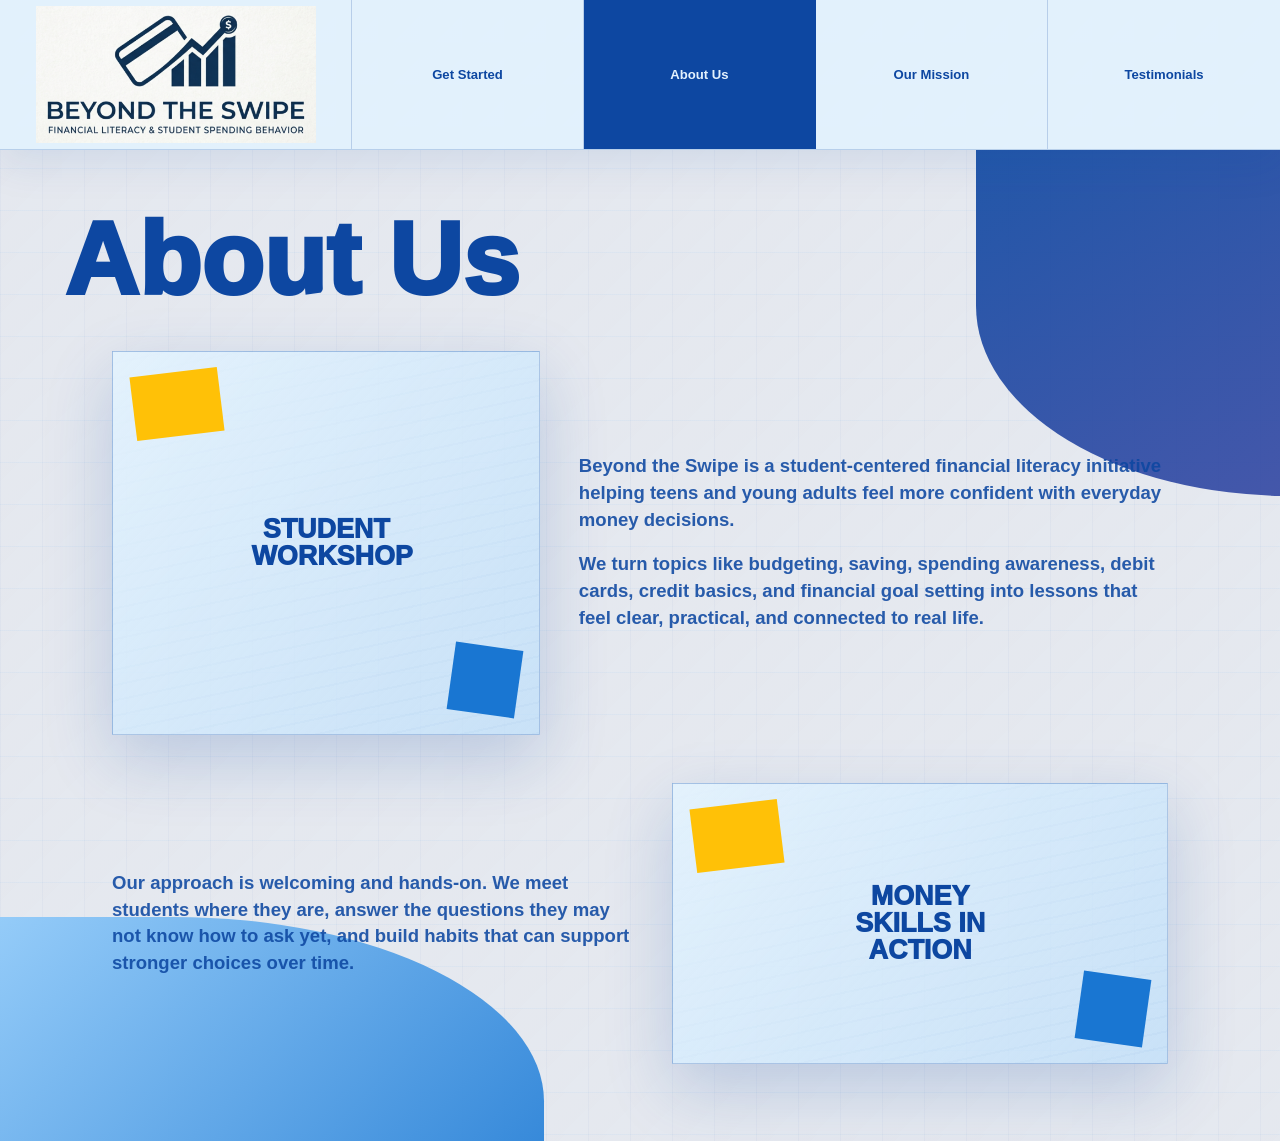
==== about.html @ 87a93a48 "Prepare get started for AI backend" ====
<!doctype html>
<html lang="en">
  <head>
    <meta charset="utf-8" />
    <meta name="viewport" content="width=device-width, initial-scale=1" />
    <title>About Us | Beyond the Swipe</title>
    <meta
      name="description"
      content="Learn about Beyond the Swipe and how we make financial literacy approachable for teens and young adults."
    />
    <meta property="og:title" content="About Us | Beyond the Swipe" />
    <meta
      property="og:description"
      content="Learn about Beyond the Swipe and how we make financial literacy approachable for teens and young adults."
    />
    <meta property="og:type" content="website" />
    <meta name="twitter:card" content="summary" />
    <meta name="twitter:title" content="About Us | Beyond the Swipe" />
    <meta
      name="twitter:description"
      content="Learn about Beyond the Swipe and how we make financial literacy approachable for teens and young adults."
    />
    <link rel="icon" href="images/logo.png" />
    <link rel="stylesheet" href="styles.css?v=ai-backend" />
  </head>
  <body>
    <header class="site-header">
      <a class="brand" href="index.html" aria-label="Beyond the Swipe home">
        <img
          src="images/logo-header.png"
          alt="Beyond the Swipe"
          width="1016"
          height="496"
        />
      </a>
      <nav class="main-nav" aria-label="Primary navigation">
        <a href="get-started.html">Get Started</a>
        <a class="active" href="about.html" aria-current="page">About Us</a>
        <a href="mission.html">Our Mission</a>
        <a href="index.html#testimonials">Testimonials</a>
      </nav>
    </header>

    <main class="info-page about-page" id="top">
      <section class="info-hero">
        <h1>About Us</h1>
        <div class="info-grid info-grid-primary">
          <div
            class="info-image info-image-tall"
            role="img"
            aria-label="Students learning practical financial skills"
          >
            <span>Student workshop</span>
          </div>
          <div class="info-copy">
            <p>
              Beyond the Swipe is a student-centered financial literacy
              initiative helping teens and young adults feel more confident with
              everyday money decisions.
            </p>
            <p>
              We turn topics like budgeting, saving, spending awareness, debit
              cards, credit basics, and financial goal setting into lessons that
              feel clear, practical, and connected to real life.
            </p>
          </div>
        </div>

        <div class="info-grid info-grid-secondary">
          <div class="info-copy">
            <p>
              Our approach is welcoming and hands-on. We meet students where
              they are, answer the questions they may not know how to ask yet,
              and build habits that can support stronger choices over time.
            </p>
          </div>
          <div
            class="info-image info-image-wide"
            role="img"
            aria-label="Financial literacy lesson materials"
          >
            <span>Money skills in action</span>
          </div>
        </div>
      </section>
    </main>
  </body>
</html>
---- styles.css ----
:root {
  --background: #e3f2fd;
  --foreground: #0d47a1;
  --ink: #0d47a1;
  --navy: #0d47a1;
  --teal: #1976d2;
  --sky: #90caf9;
  --mint: #bbdefb;
  --paper: #e3f2fd;
  --gold: #ffc107;
  --coral: #ff7043;
  --plum: #303f9f;
  --line: rgba(13, 71, 161, 0.2);
  --shadow: rgba(13, 71, 161, 0.2);
}

* {
  box-sizing: border-box;
}

html {
  overflow-x: hidden;
  scroll-behavior: smooth;
}

html,
body {
  min-height: 100%;
}

body {
  background:
    linear-gradient(rgba(33, 150, 243, 0.045) 1px, transparent 1px),
    linear-gradient(90deg, rgba(13, 71, 161, 0.03) 1px, transparent 1px),
    linear-gradient(135deg, rgba(255, 112, 67, 0.08), transparent 34rem),
    var(--background);
  background-size: 42px 42px;
  color: var(--foreground);
  font-family: Arial, Helvetica, sans-serif;
  margin: 0;
  overflow-x: hidden;
}

a {
  color: inherit;
  text-decoration: none;
}

img {
  max-width: 100%;
}

.site-header {
  align-items: stretch;
  background: rgba(227, 242, 253, 0.97);
  border-bottom: 1px solid var(--line);
  box-shadow: 0 0.75rem 2.5rem rgba(13, 71, 161, 0.1);
  display: grid;
  grid-template-columns: minmax(14rem, 22rem) 1fr;
  min-height: 8.5rem;
  position: sticky;
  top: 0;
  z-index: 20;
}

.brand {
  align-items: center;
  border-right: 1px solid var(--line);
  display: flex;
  justify-content: center;
  padding: 0.4rem clamp(0.8rem, 2vw, 1.4rem);
}

.brand img {
  display: block;
  height: auto;
  object-fit: contain;
  width: min(100%, 17.5rem);
}

.main-nav {
  display: grid;
  grid-template-columns: repeat(4, minmax(0, 1fr));
  min-width: 0;
}

.main-nav a {
  align-items: center;
  border-right: 1px solid var(--line);
  display: flex;
  font-size: clamp(0.82rem, 0.95vw, 1rem);
  font-weight: 800;
  justify-content: center;
  line-height: 1.1;
  min-width: 0;
  padding: 0.75rem 0.65rem;
  text-align: center;
  transition:
    background-color 180ms ease,
    color 180ms ease;
}

.main-nav a:last-child {
  border-right: 0;
}

.main-nav a:hover,
.main-nav a:focus-visible,
.main-nav a.active,
.main-nav a[aria-current="page"] {
  background: var(--navy);
  color: var(--paper);
  outline: none;
}

.hero-section {
  align-items: center;
  display: grid;
  grid-template-columns: minmax(0, 1fr) minmax(17rem, 0.85fr);
  min-height: calc(100svh - 8.5rem);
  overflow: hidden;
  padding: clamp(2.25rem, 6vw, 5rem) clamp(1.25rem, 4vw, 4rem);
  position: relative;
}

.hero-section::before {
  background: linear-gradient(140deg, var(--sky), var(--mint));
  border-left: 1px solid rgba(13, 71, 161, 0.12);
  border-radius: 58% 0 0 42% / 47% 0 0 53%;
  content: "";
  inset: 0 0 0 45%;
  position: absolute;
  z-index: -2;
}

.hero-section::after {
  background: var(--plum);
  border-radius: 55% 0 0 45% / 58% 0 0 42%;
  bottom: -8rem;
  content: "";
  height: 17rem;
  position: absolute;
  right: -6rem;
  width: min(34vw, 25rem);
  z-index: -1;
}

.hero-copy {
  max-width: 42rem;
  min-width: 0;
  position: relative;
  z-index: 1;
}

.founder-role {
  color: var(--coral);
  font-size: 0.82rem;
  font-weight: 900;
  letter-spacing: 0.08em;
  margin: 0 0 1rem;
  text-transform: uppercase;
}

.hero-copy h1 {
  color: var(--ink);
  font-size: clamp(2.3rem, 5.4vw, 4.85rem);
  font-weight: 950;
  line-height: 1;
  margin: 0;
  max-width: 12ch;
  text-wrap: balance;
}

.hero-intro {
  color: rgba(13, 71, 161, 0.84);
  font-size: clamp(0.98rem, 1.25vw, 1.12rem);
  line-height: 1.55;
  margin: 1.1rem 0 0;
  max-width: 34rem;
  overflow-wrap: break-word;
}

.hero-visual {
  align-items: center;
  display: flex;
  justify-content: center;
  min-height: 22rem;
  position: relative;
}

.visual-window {
  background:
    linear-gradient(135deg, rgba(227, 242, 253, 0.96), rgba(187, 222, 251, 0.58)),
    repeating-linear-gradient(
      -14deg,
      rgba(13, 71, 161, 0.08) 0,
      rgba(13, 71, 161, 0.08) 2px,
      transparent 2px,
      transparent 14px
    );
  border: 1px solid rgba(13, 71, 161, 0.24);
  box-shadow: 0 2rem 5rem var(--shadow);
  display: grid;
  gap: 0.8rem;
  min-height: clamp(13rem, 27vw, 20rem);
  padding: clamp(1rem, 2.2vw, 1.8rem);
  place-content: center;
  position: relative;
  width: min(100%, 29rem);
}

.visual-window::before {
  background: var(--gold);
  border: 1px solid rgba(13, 71, 161, 0.22);
  content: "";
  height: 4.3rem;
  left: 1.2rem;
  position: absolute;
  top: 1.2rem;
  transform: rotate(-8deg);
  width: 6.25rem;
}

.visual-window::after {
  background: var(--teal);
  border: 1px solid rgba(13, 71, 161, 0.22);
  bottom: 1.2rem;
  content: "";
  height: 5rem;
  position: absolute;
  right: 1.2rem;
  transform: rotate(7deg);
  width: 5rem;
}

.visual-window span,
.visual-window strong {
  position: relative;
  text-align: center;
  z-index: 1;
}

.visual-window span {
  color: var(--coral);
  font-size: 0.82rem;
  font-weight: 900;
  letter-spacing: 0.08em;
  text-transform: uppercase;
}

.visual-window strong {
  color: var(--navy);
  font-size: clamp(1.65rem, 3vw, 2.85rem);
  line-height: 1;
  max-width: 8ch;
}

.cta-button,
.outline-button {
  align-items: center;
  border: 2px solid var(--ink);
  color: var(--navy);
  cursor: pointer;
  display: inline-flex;
  font-family: inherit;
  font-size: clamp(0.9rem, 1vw, 1.02rem);
  font-weight: 900;
  gap: 0.6rem;
  justify-content: center;
  line-height: 1;
  min-height: 3.05rem;
  padding: 0.82rem 1.15rem;
  transition:
    background-color 180ms ease,
    color 180ms ease,
    transform 180ms ease;
}

.cta-button {
  background: var(--paper);
}

.outline-button {
  background: rgba(255, 255, 255, 0.18);
  justify-self: end;
}

.cta-button:hover,
.cta-button:focus-visible,
.outline-button:hover,
.outline-button:focus-visible {
  background: var(--ink);
  color: var(--paper);
  outline: none;
  transform: translateY(-2px);
}

.cta-button:disabled,
.cta-button:disabled:hover,
.cta-button:disabled:focus-visible {
  background: var(--paper);
  color: var(--navy);
  cursor: not-allowed;
  opacity: 0.45;
  transform: none;
}

.hero-cta {
  bottom: clamp(1.25rem, 4vw, 3rem);
  position: absolute;
  right: clamp(1.25rem, 5vw, 5.5rem);
}

.info-page {
  min-height: calc(100svh - 8.5rem);
  overflow: hidden;
  position: relative;
}

.info-hero {
  min-height: calc(100svh - 8.5rem);
  overflow: hidden;
  padding: clamp(2rem, 5vw, 4rem) clamp(1.25rem, 5vw, 4rem) clamp(3rem, 6vw, 5rem);
  position: relative;
}

.info-hero::before,
.info-hero::after {
  content: "";
  pointer-events: none;
  position: absolute;
  z-index: 0;
}

.info-hero::before {
  background: linear-gradient(135deg, var(--sky), var(--teal));
  border-radius: 0 68% 0 0 / 0 48% 0 0;
  bottom: -10rem;
  height: min(32vw, 24rem);
  left: 0;
  opacity: 0.95;
  width: min(48vw, 34rem);
}

.info-hero::after {
  background: linear-gradient(150deg, rgba(13, 71, 161, 0.9), rgba(48, 63, 159, 0.86));
  border-radius: 0 0 0 70% / 0 0 0 55%;
  height: min(27vw, 22rem);
  right: -9rem;
  top: 0;
  width: min(38vw, 28rem);
}

.mission-page .info-hero::before {
  border-radius: 70% 0 0 0 / 48% 0 0 0;
  left: auto;
  right: 0;
}

.mission-page .info-hero::after {
  border-radius: 0 0 72% 0 / 0 0 52% 0;
  left: -10rem;
  right: auto;
}

.info-hero h1 {
  color: var(--navy);
  font-size: clamp(3.4rem, 8vw, 6.5rem);
  font-weight: 950;
  line-height: 0.9;
  margin: 0 0 clamp(1.5rem, 4vw, 2.75rem);
  position: relative;
  text-wrap: balance;
  z-index: 1;
}

.info-grid {
  align-items: center;
  display: grid;
  gap: clamp(1.25rem, 3vw, 2.75rem);
  margin: 0 auto clamp(1.5rem, 4vw, 3rem);
  max-width: 66rem;
  position: relative;
  z-index: 1;
}

.info-grid:last-child {
  margin-bottom: 0;
}

.info-grid-primary,
.mission-grid-secondary {
  grid-template-columns: minmax(13rem, 0.8fr) minmax(0, 1.1fr);
}

.info-grid-secondary,
.mission-grid-primary {
  grid-template-columns: minmax(0, 1fr) minmax(14rem, 0.95fr);
}

.info-copy {
  min-width: 0;
}

.info-copy p {
  color: rgba(13, 71, 161, 0.88);
  font-size: clamp(1.05rem, 1.45vw, 1.32rem);
  font-weight: 650;
  line-height: 1.45;
  margin: 0;
}

.info-copy p + p {
  margin-top: 1.1rem;
}

.info-image {
  align-items: center;
  background:
    linear-gradient(135deg, rgba(227, 242, 253, 0.96), rgba(187, 222, 251, 0.68)),
    repeating-linear-gradient(
      -12deg,
      rgba(13, 71, 161, 0.08) 0,
      rgba(13, 71, 161, 0.08) 2px,
      transparent 2px,
      transparent 15px
    );
  border: 1px solid rgba(13, 71, 161, 0.26);
  box-shadow: 0 1.5rem 4rem var(--shadow);
  display: grid;
  justify-items: center;
  min-height: 17rem;
  overflow: hidden;
  padding: 1rem;
  position: relative;
}

.info-image::before,
.info-image::after {
  content: "";
  position: absolute;
}

.info-image::before {
  background: var(--gold);
  height: 4rem;
  left: 1.25rem;
  top: 1.25rem;
  transform: rotate(-7deg);
  width: 5.5rem;
}

.info-image::after {
  background: var(--teal);
  bottom: 1.25rem;
  height: 4.25rem;
  right: 1.25rem;
  transform: rotate(8deg);
  width: 4.25rem;
}

.info-image span {
  color: var(--navy);
  font-size: clamp(1.2rem, 2.1vw, 1.85rem);
  font-weight: 950;
  line-height: 1;
  max-width: 10ch;
  position: relative;
  text-align: center;
  text-transform: uppercase;
  z-index: 1;
}

.info-image-tall {
  min-height: clamp(17rem, 30vw, 24rem);
}

.info-image-wide {
  min-height: clamp(15rem, 22vw, 20rem);
}

.info-image-large {
  min-height: clamp(20rem, 34vw, 29rem);
}

.impact-section {
  align-items: center;
  background:
    linear-gradient(112deg, rgba(33, 150, 243, 0.2), transparent 42%),
    linear-gradient(284deg, rgba(255, 193, 7, 0.32), transparent 50%),
    linear-gradient(180deg, rgba(227, 242, 253, 0.96), rgba(187, 222, 251, 0.78));
  border-bottom: 1px solid var(--line);
  border-top: 1px solid var(--line);
  display: grid;
  justify-items: center;
  min-height: 18.5rem;
  padding: clamp(2.25rem, 5vw, 4rem) 1.25rem;
  text-align: center;
}

.impact-number {
  color: var(--navy);
  font-size: clamp(4.5rem, 13vw, 11rem);
  font-weight: 950;
  line-height: 0.83;
}

.impact-section p {
  color: rgba(13, 71, 161, 0.82);
  font-size: clamp(1.1rem, 2vw, 1.65rem);
  font-weight: 800;
  margin: 0.8rem 0 0;
}

.quote-section {
  align-items: start;
  background: linear-gradient(135deg, var(--navy), var(--plum));
  column-gap: clamp(0.65rem, 2vw, 1.5rem);
  color: var(--paper);
  display: grid;
  grid-template-columns: auto minmax(0, 56rem);
  justify-content: center;
  min-height: 18rem;
  overflow: hidden;
  padding: clamp(2.25rem, 5vw, 4.5rem) clamp(1.25rem, 5vw, 4rem);
  position: relative;
  row-gap: 1.5rem;
}

.quote-section::before {
  background:
    linear-gradient(90deg, rgba(187, 222, 251, 0.18), transparent),
    linear-gradient(170deg, transparent 0 58%, rgba(255, 193, 7, 0.16) 58% 64%, transparent 64%);
  content: "";
  inset: 0;
  position: absolute;
}

.quote-section blockquote {
  display: grid;
  grid-column: 2;
  margin: 0;
  max-width: 56rem;
  position: relative;
  width: 100%;
  z-index: 1;
}

.quote-section p {
  font-size: clamp(1.2rem, 2.2vw, 2.2rem);
  font-weight: 720;
  line-height: 1.25;
  margin: 0;
  text-wrap: balance;
}

.quote-section cite {
  display: grid;
  font-size: clamp(0.9rem, 1.35vw, 1.1rem);
  font-style: normal;
  gap: 0.2rem;
  justify-items: end;
  margin: 2rem 0 0 auto;
  width: fit-content;
}

.quote-section cite span {
  font-size: clamp(1.15rem, 2vw, 1.6rem);
  font-weight: 900;
}

.quote-mark {
  align-self: start;
  color: var(--gold);
  font-size: clamp(3.5rem, 7vw, 6.5rem);
  font-weight: 900;
  line-height: 0.6;
  opacity: 0.95;
  pointer-events: none;
  position: relative;
  z-index: 1;
}

.quote-close {
  margin: clamp(0.35rem, 1vw, 0.75rem) 0 clamp(0.45rem, 1.2vw, 0.85rem);
  justify-self: end;
}

.quote-two {
  background:
    linear-gradient(120deg, var(--teal), transparent 48%),
    var(--navy);
}

.quote-two .outline-button {
  grid-column: 2;
  justify-self: end;
  position: relative;
  z-index: 1;
}

.founders-section {
  background:
    linear-gradient(112deg, transparent 0 58%, rgba(13, 71, 161, 0.92) 58% 72%, transparent 72%),
    linear-gradient(180deg, var(--mint), #f4fbff);
  border-bottom: 1px solid var(--line);
  display: grid;
  gap: 0;
}

.founder-row {
  align-items: center;
  border-bottom: 1px solid var(--line);
  display: grid;
  gap: clamp(1.25rem, 4vw, 3rem);
  grid-template-columns: minmax(11rem, 18rem) minmax(0, 1fr);
  min-height: 18rem;
  padding: clamp(1.75rem, 4vw, 3.25rem) clamp(1.25rem, 5vw, 4rem);
}

.founder-row:last-child {
  border-bottom: 0;
}

.portrait {
  align-items: center;
  aspect-ratio: 1 / 0.85;
  background:
    linear-gradient(135deg, rgba(227, 242, 253, 0.96), rgba(187, 222, 251, 0.62)),
    repeating-linear-gradient(
      18deg,
      rgba(13, 71, 161, 0.07) 0,
      rgba(13, 71, 161, 0.07) 2px,
      transparent 2px,
      transparent 13px
    );
  border: 1px solid rgba(13, 71, 161, 0.24);
  display: flex;
  justify-content: center;
  min-height: 11rem;
}

.portrait span {
  align-items: center;
  background: var(--navy);
  border-radius: 999px;
  color: var(--paper);
  display: flex;
  font-size: clamp(1.8rem, 3.5vw, 3rem);
  font-weight: 950;
  height: 5.5rem;
  justify-content: center;
  width: 5.5rem;
}

.portrait-mary span {
  background: var(--coral);
}

.founder-copy {
  background: rgba(227, 242, 253, 0.72);
  border-left: 1px solid rgba(13, 71, 161, 0.16);
  max-width: 48rem;
  padding: clamp(0.85rem, 2.2vw, 1.5rem);
}

.founder-copy h2 {
  color: var(--navy);
  font-size: clamp(1.45rem, 3vw, 2.75rem);
  font-weight: 930;
  line-height: 1;
  margin: 0;
  text-wrap: balance;
}

.founder-copy p:last-child {
  color: rgba(13, 71, 161, 0.84);
  font-size: clamp(0.95rem, 1.2vw, 1.08rem);
  line-height: 1.55;
  margin: 0.9rem 0 0;
  max-width: 42rem;
}

.advisor-page {
  min-height: calc(100svh - 8.5rem);
  overflow: hidden;
}

.advisor-hero {
  background:
    linear-gradient(124deg, rgba(187, 222, 251, 0.52), transparent 58%),
    linear-gradient(284deg, rgba(255, 193, 7, 0.2), transparent 54%);
  min-height: calc(100svh - 8.5rem);
  overflow: hidden;
  padding: clamp(2rem, 5vw, 4rem) clamp(1.25rem, 5vw, 4rem) clamp(3rem, 6vw, 5rem);
  position: relative;
}

.advisor-hero::before,
.advisor-hero::after {
  content: "";
  position: absolute;
  z-index: 0;
}

.advisor-hero::before {
  background: linear-gradient(135deg, var(--sky), var(--teal));
  border-radius: 0 58% 0 0 / 0 48% 0 0;
  bottom: -10rem;
  height: min(30vw, 22rem);
  left: 0;
  width: min(48vw, 34rem);
}

.advisor-hero::after {
  background: var(--plum);
  border-radius: 54% 0 0 46% / 60% 0 0 40%;
  height: min(24vw, 18rem);
  right: -8rem;
  top: 7rem;
  width: min(34vw, 25rem);
}

.advisor-intro {
  max-width: 58rem;
  position: relative;
  z-index: 1;
}

.advisor-kicker {
  color: var(--teal);
  font-size: 0.78rem;
  font-weight: 950;
  letter-spacing: 0.08em;
  margin: 0 0 0.55rem;
  text-transform: uppercase;
}

.advisor-intro h1 {
  color: var(--navy);
  font-size: clamp(2rem, 4.8vw, 4.25rem);
  font-weight: 950;
  line-height: 1;
  margin: 0;
  max-width: 15ch;
  text-wrap: balance;
}

.advisor-intro > p:not(.advisor-kicker) {
  color: rgba(13, 71, 161, 0.82);
  font-size: clamp(0.98rem, 1.3vw, 1.15rem);
  font-weight: 650;
  line-height: 1.55;
  margin: 1rem 0 0;
  max-width: 40rem;
}

.advisor-shell {
  display: grid;
  gap: clamp(1rem, 2.6vw, 2rem);
  grid-template-columns: minmax(0, 1fr) minmax(15rem, 0.45fr);
  margin: clamp(1.5rem, 4vw, 3rem) auto 0;
  max-width: 72rem;
  position: relative;
  z-index: 1;
}

.advisor-card,
.answer-card {
  background: rgba(227, 242, 253, 0.94);
  border: 1px solid rgba(13, 71, 161, 0.22);
  box-shadow: 0 1.5rem 4rem var(--shadow);
  min-width: 0;
  padding: clamp(1.1rem, 2.6vw, 2rem);
}

.advisor-card {
  min-height: 27rem;
}

.advisor-progress-row {
  color: rgba(13, 71, 161, 0.78);
  display: flex;
  font-size: 0.85rem;
  font-weight: 850;
  justify-content: space-between;
  margin-bottom: 0.65rem;
}

.progress-track {
  background: rgba(13, 71, 161, 0.14);
  height: 0.55rem;
  overflow: hidden;
}

.progress-bar {
  background: linear-gradient(90deg, var(--teal), var(--gold));
  height: 100%;
  transition: width 220ms ease;
}

.question-panel,
.feedback-panel {
  margin-top: clamp(1.25rem, 3vw, 2rem);
}

.question-panel h2,
.feedback-panel h2 {
  color: var(--navy);
  font-size: clamp(1.45rem, 3vw, 2.35rem);
  font-weight: 950;
  line-height: 1.08;
  margin: 0;
  max-width: 20ch;
}

.question-helper,
.feedback-summary,
.feedback-note,
.empty-state {
  color: rgba(13, 71, 161, 0.75);
  font-size: 0.95rem;
  font-weight: 650;
  line-height: 1.5;
}

.question-helper {
  margin: 0.8rem 0 0;
  max-width: 34rem;
}

.choice-list {
  display: grid;
  gap: 0.75rem;
  grid-template-columns: repeat(2, minmax(0, 1fr));
  margin-top: 1.25rem;
}

.choice-button,
.secondary-button {
  align-items: center;
  background: rgba(227, 242, 253, 0.7);
  border: 2px solid rgba(13, 71, 161, 0.28);
  color: var(--navy);
  cursor: pointer;
  display: inline-flex;
  font: inherit;
  font-size: 0.95rem;
  font-weight: 850;
  justify-content: center;
  line-height: 1.15;
  min-height: 2.9rem;
  padding: 0.8rem 1rem;
  text-align: center;
  transition:
    background-color 180ms ease,
    border-color 180ms ease,
    color 180ms ease,
    transform 180ms ease;
}

.choice-button:hover,
.choice-button:focus-visible,
.secondary-button:hover,
.secondary-button:focus-visible {
  background: var(--navy);
  border-color: var(--navy);
  color: var(--paper);
  transform: translateY(-1px);
}

.secondary-button:disabled {
  cursor: not-allowed;
  opacity: 0.45;
  transform: none;
}

.text-answer-form {
  display: grid;
  gap: 0.9rem;
  margin-top: 1.25rem;
}

.text-answer {
  background: rgba(255, 255, 255, 0.72);
  border: 2px solid rgba(13, 71, 161, 0.28);
  color: var(--navy);
  font: inherit;
  font-size: 1rem;
  font-weight: 650;
  line-height: 1.45;
  min-height: 8rem;
  padding: 0.9rem;
  resize: vertical;
  width: 100%;
}

.text-answer:focus {
  border-color: var(--teal);
  outline: 3px solid rgba(25, 118, 210, 0.18);
}

.text-answer::placeholder {
  color: rgba(13, 71, 161, 0.46);
}

.advisor-actions {
  display: flex;
  flex-wrap: wrap;
  gap: 0.75rem;
  margin-top: 1.1rem;
}

.answer-card {
  align-self: start;
}

.answer-list,
.feedback-list {
  display: grid;
  gap: 0.75rem;
  margin: 0;
  padding: 0;
}

.answer-list {
  counter-reset: answer;
  list-style: none;
}

.answer-list li {
  border-bottom: 1px solid rgba(13, 71, 161, 0.16);
  counter-increment: answer;
  display: grid;
  gap: 0.3rem;
  padding: 0 0 0.75rem;
}

.answer-list li::before {
  color: var(--teal);
  content: counter(answer, decimal-leading-zero);
  font-size: 0.72rem;
  font-weight: 950;
}

.answer-list span {
  color: rgba(13, 71, 161, 0.72);
  font-size: 0.82rem;
  font-weight: 750;
  line-height: 1.35;
}

.answer-list strong {
  color: var(--navy);
  font-size: 0.95rem;
  line-height: 1.35;
}

.feedback-list {
  list-style: none;
  margin-top: 1.1rem;
}

.feedback-summary {
  color: rgba(13, 71, 161, 0.84);
  margin: 0.9rem 0 0;
}

.feedback-list li {
  background: rgba(255, 255, 255, 0.56);
  border-left: 0.35rem solid var(--gold);
  color: rgba(13, 71, 161, 0.86);
  font-size: clamp(0.95rem, 1.3vw, 1.05rem);
  font-weight: 650;
  line-height: 1.5;
  padding: 0.75rem 0.9rem;
}

.feedback-note,
.empty-state {
  margin: 1rem 0 0;
}

.site-footer {
  background:
    linear-gradient(90deg, var(--gold) 0 0.45rem, transparent 0.45rem),
    var(--navy);
  color: var(--paper);
  display: grid;
  gap: 0.75rem;
  padding: clamp(1.5rem, 4vw, 2.5rem) clamp(1.25rem, 5vw, 4rem);
}

.site-footer a {
  align-items: center;
  display: flex;
  font-size: clamp(1rem, 2vw, 1.65rem);
  font-weight: 850;
  line-height: 1.1;
  overflow-wrap: anywhere;
  width: fit-content;
}

.site-footer a::before {
  align-items: center;
  border: 2px solid rgba(255, 255, 255, 0.82);
  color: var(--gold);
  content: "@";
  display: inline-flex;
  flex: 0 0 auto;
  font-size: 1rem;
  font-weight: 900;
  height: 2rem;
  justify-content: center;
  margin-right: 0.9rem;
  width: 2rem;
}

.site-footer a[href^="mailto"]::before {
  content: "M";
}

@media (max-width: 900px) {
  .site-header {
    grid-template-columns: 1fr;
    min-height: auto;
    position: relative;
  }

  .brand {
    border-bottom: 1px solid var(--line);
    border-right: 0;
    padding: 0.6rem 1rem;
  }

  .brand img {
    width: min(100%, 14rem);
  }

  .main-nav {
    grid-template-columns: repeat(2, minmax(0, 1fr));
  }

  .main-nav a {
    border-bottom: 1px solid var(--line);
  }

  .main-nav a:nth-child(even) {
    border-right: 0;
  }

  .main-nav a:nth-last-child(-n + 2) {
    border-bottom: 0;
  }

  .hero-section {
    gap: clamp(1.25rem, 3vw, 2.2rem);
    grid-template-columns: 1fr;
    min-height: auto;
    padding: clamp(1.8rem, 5vw, 3rem) clamp(1.25rem, 4vw, 2.4rem) clamp(1.8rem, 5vw, 3rem);
  }

  .hero-section::before {
    border-radius: 0 0 0 44% / 0 0 0 32%;
    inset: 37% 0 0 0;
  }

  .hero-copy h1 {
    max-width: 12ch;
  }

  .hero-copy {
    order: 1;
  }

  .hero-visual {
    min-height: clamp(15rem, 38vw, 20rem);
    order: 3;
  }

  .hero-cta {
    bottom: auto;
    justify-self: start;
    left: auto;
    order: 2;
    position: static;
    right: auto;
  }

  .info-page,
  .info-hero {
    min-height: auto;
  }

  .info-hero {
    padding: clamp(1.8rem, 5vw, 3rem) clamp(1.25rem, 4vw, 2.4rem) clamp(2.4rem, 6vw, 4rem);
  }

  .info-hero h1 {
    font-size: clamp(3.2rem, 12vw, 5.5rem);
  }

  .info-grid,
  .info-grid-primary,
  .info-grid-secondary,
  .mission-grid-primary,
  .mission-grid-secondary {
    grid-template-columns: 1fr;
  }

  .mission-grid-primary .info-image {
    order: -1;
  }

  .info-image,
  .info-image-tall,
  .info-image-wide,
  .info-image-large {
    min-height: clamp(13.5rem, 42vw, 18rem);
  }

  .advisor-hero {
    min-height: auto;
    padding: clamp(1.8rem, 5vw, 3rem) clamp(1.25rem, 4vw, 2.4rem) clamp(2.4rem, 6vw, 4rem);
  }

  .advisor-shell {
    grid-template-columns: 1fr;
  }

  .quote-section,
  .quote-two {
    column-gap: 0.75rem;
    grid-template-columns: auto minmax(0, 1fr);
  }

  .quote-two .outline-button {
    grid-column: 2;
    justify-self: end;
  }

  .founders-section {
    background:
      linear-gradient(128deg, transparent 0 62%, rgba(13, 71, 161, 0.9) 62% 76%, transparent 76%),
      linear-gradient(180deg, var(--mint), #f4fbff);
  }

  .founder-row {
    grid-template-columns: 1fr;
    min-height: auto;
  }
}

@media (max-width: 560px) {
  body {
    background-size: 32px 32px;
  }

  .brand {
    justify-content: flex-start;
    padding: 0.45rem 0.8rem;
  }

  .brand img {
    width: min(70vw, 10rem);
  }

  .main-nav {
    grid-template-columns: repeat(2, minmax(0, 1fr));
  }

  .main-nav a,
  .main-nav a:nth-child(even),
  .main-nav a:nth-last-child(-n + 2) {
    border-bottom: 1px solid var(--line);
    border-right: 1px solid var(--line);
    font-size: 0.8rem;
    min-height: 2.45rem;
    min-width: 0;
    padding: 0.52rem 0.42rem;
  }

  .main-nav a:nth-child(even) {
    border-right: 0;
  }

  .main-nav a:nth-last-child(-n + 2) {
    border-bottom: 0;
  }

  .main-nav a:last-child {
    border-right: 0;
  }

  .hero-section {
    gap: 1rem;
    padding: 1.35rem 0.9rem 1.75rem;
  }

  .hero-section::before {
    border-radius: 0 0 0 40% / 0 0 0 24%;
    inset: 42% 0 0;
  }

  .hero-section::after {
    bottom: -5rem;
    height: 10rem;
    right: -5.5rem;
    width: 12rem;
  }

  .hero-copy h1 {
    font-size: clamp(1.85rem, 8.8vw, 2.55rem);
    line-height: 1.05;
    max-width: 12ch;
  }

  .hero-intro {
    font-size: 0.94rem;
    line-height: 1.5;
    margin-top: 0.8rem;
  }

  .hero-cta {
    min-height: 2.9rem;
    width: 100%;
  }

  .info-hero {
    padding: 1.5rem 0.9rem 2.5rem;
  }

  .info-hero::before {
    bottom: -6rem;
    height: 12rem;
    width: 17rem;
  }

  .info-hero::after {
    height: 11rem;
    right: -8rem;
    width: 16rem;
  }

  .mission-page .info-hero::after {
    left: -7rem;
  }

  .info-hero h1 {
    font-size: clamp(2.45rem, 14vw, 3.6rem);
    margin-bottom: 1.2rem;
  }

  .info-grid {
    gap: 1rem;
    margin-bottom: 2rem;
  }

  .info-copy p {
    font-size: 0.95rem;
    line-height: 1.5;
  }

  .info-image,
  .info-image-tall,
  .info-image-wide,
  .info-image-large {
    box-shadow: 0 1rem 2.75rem var(--shadow);
    min-height: 11.5rem;
  }

  .info-image::before {
    height: 3.25rem;
    left: 0.85rem;
    top: 0.85rem;
    width: 4.75rem;
  }

  .info-image::after {
    bottom: 0.85rem;
    height: 3.75rem;
    right: 0.85rem;
    width: 3.75rem;
  }

  .info-image span {
    font-size: clamp(1.05rem, 6vw, 1.5rem);
  }

  .visual-window {
    box-shadow: 0 1rem 2.75rem var(--shadow);
    min-height: 11.5rem;
    padding: 0.85rem;
    width: 100%;
  }

  .visual-window::before {
    height: 3.25rem;
    left: 0.85rem;
    top: 0.85rem;
    width: 5rem;
  }

  .visual-window::after {
    bottom: 0.85rem;
    height: 4rem;
    right: 0.85rem;
    width: 4rem;
  }

  .visual-window strong {
    font-size: clamp(1.35rem, 7.2vw, 2rem);
  }

  .advisor-hero {
    padding: 1.5rem 0.9rem 2.5rem;
  }

  .advisor-hero::before {
    bottom: -6rem;
    height: 12rem;
    width: 17rem;
  }

  .advisor-hero::after {
    height: 11rem;
    right: -8rem;
    top: 8rem;
    width: 16rem;
  }

  .advisor-intro h1 {
    font-size: clamp(2rem, 11vw, 3rem);
  }

  .advisor-intro > p:not(.advisor-kicker) {
    font-size: 0.95rem;
  }

  .advisor-shell {
    gap: 0.9rem;
    margin-top: 1.2rem;
  }

  .advisor-card,
  .answer-card {
    box-shadow: 0 1rem 2.75rem var(--shadow);
    padding: 1rem;
  }

  .advisor-card {
    min-height: auto;
  }

  .question-panel h2,
  .feedback-panel h2 {
    font-size: clamp(1.25rem, 6.4vw, 1.8rem);
  }

  .choice-list {
    grid-template-columns: 1fr;
  }

  .advisor-actions,
  .text-answer-form {
    gap: 0.65rem;
  }

  .choice-button,
  .secondary-button,
  .text-answer-form .cta-button,
  .feedback-panel .cta-button {
    width: 100%;
  }

  .impact-section {
    min-height: 12.5rem;
    padding: 1.9rem 0.9rem;
  }

  .impact-number {
    font-size: clamp(3rem, 17vw, 4.6rem);
  }

  .impact-section p {
    font-size: clamp(0.95rem, 4.2vw, 1.2rem);
    margin-top: 0.6rem;
  }

  .quote-section,
  .quote-two {
    column-gap: 0;
    grid-template-columns: 1fr;
    min-height: auto;
    padding: 2rem 0.9rem;
    row-gap: 0.35rem;
  }

  .quote-section blockquote {
    grid-column: 1;
  }

  .quote-section p {
    font-size: clamp(1.05rem, 4.8vw, 1.35rem);
    line-height: 1.3;
    text-wrap: pretty;
  }

  .quote-mark {
    font-size: clamp(2.5rem, 14vw, 3.8rem);
  }

  .quote-close {
    margin: 0.25rem 0 0.35rem;
  }

  .quote-section cite {
    justify-items: end;
    margin: 0.5rem 0 0 auto;
    text-align: right;
  }

  .quote-section cite span {
    font-size: clamp(1.05rem, 5vw, 1.3rem);
  }

  .quote-two .outline-button {
    grid-column: 1;
    justify-self: stretch;
    min-height: 2.9rem;
    width: 100%;
  }

  .founders-section {
    background: linear-gradient(180deg, var(--mint), #f4fbff);
  }

  .founder-row {
    gap: 0.8rem;
    padding: 1.5rem 0.9rem;
  }

  .portrait {
    aspect-ratio: 16 / 10;
    min-height: 8.5rem;
  }

  .portrait span {
    font-size: 1.6rem;
    height: 4.1rem;
    width: 4.1rem;
  }

  .founder-copy {
    background: transparent;
    border-left: 0;
    border-top: 1px solid rgba(13, 71, 161, 0.16);
    padding: 1rem 0 0;
  }

  .founder-copy h2 {
    font-size: clamp(1.35rem, 6vw, 1.9rem);
    line-height: 1.06;
  }

  .founder-copy p:last-child {
    font-size: 0.92rem;
    line-height: 1.5;
  }

  .site-footer {
    gap: 0.6rem;
    padding: 1.2rem 0.9rem;
  }

  .site-footer a {
    font-size: clamp(0.9rem, 4.5vw, 1.2rem);
  }

  .site-footer a::before {
    font-size: 1rem;
    height: 1.9rem;
    margin-right: 0.65rem;
    width: 1.9rem;
  }
}

@media (max-width: 380px) {
  .hero-copy h1 {
    font-size: clamp(1.7rem, 8.8vw, 2.1rem);
  }

  .main-nav a {
    font-size: 0.76rem;
    padding: 0.5rem 0.35rem;
  }

  .quote-section p {
    font-size: 1rem;
  }
}
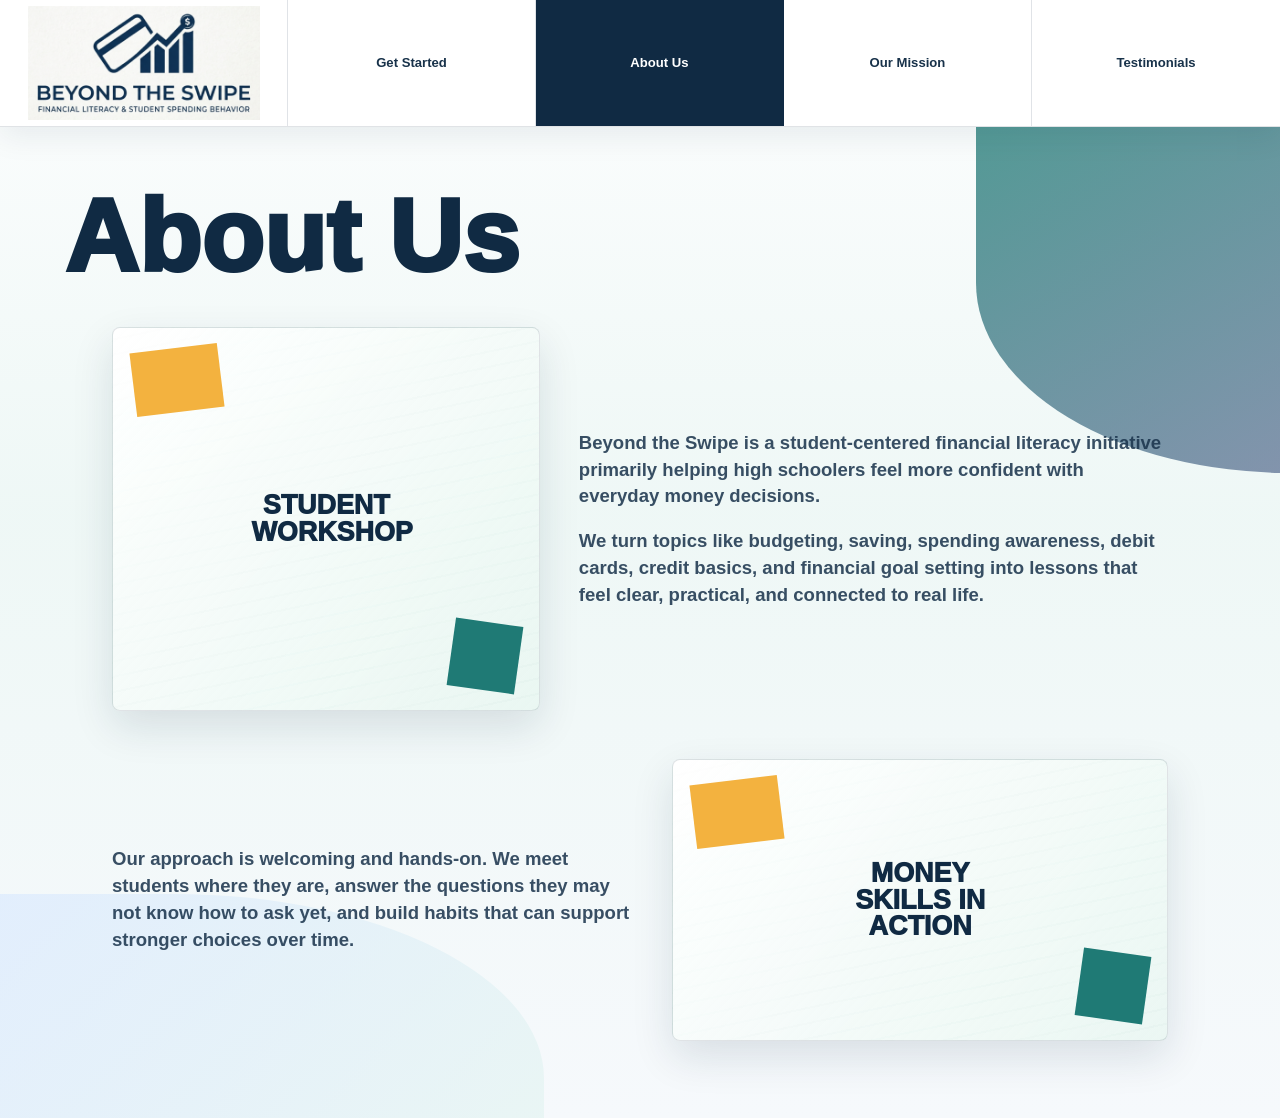
==== commit 7853ee30: "Refine high school questionnaire site" ====
--- a/about.html
+++ b/about.html
@@ -6,22 +6,22 @@
     <title>About Us | Beyond the Swipe</title>
     <meta
       name="description"
-      content="Learn about Beyond the Swipe and how we make financial literacy approachable for teens and young adults."
+      content="Learn about Beyond the Swipe and how we make financial literacy approachable primarily for high schoolers."
     />
     <meta property="og:title" content="About Us | Beyond the Swipe" />
     <meta
       property="og:description"
-      content="Learn about Beyond the Swipe and how we make financial literacy approachable for teens and young adults."
+      content="Learn about Beyond the Swipe and how we make financial literacy approachable primarily for high schoolers."
     />
     <meta property="og:type" content="website" />
     <meta name="twitter:card" content="summary" />
     <meta name="twitter:title" content="About Us | Beyond the Swipe" />
     <meta
       name="twitter:description"
-      content="Learn about Beyond the Swipe and how we make financial literacy approachable for teens and young adults."
+      content="Learn about Beyond the Swipe and how we make financial literacy approachable primarily for high schoolers."
     />
     <link rel="icon" href="images/logo.png" />
-    <link rel="stylesheet" href="styles.css?v=ai-backend" />
+    <link rel="stylesheet" href="styles.css?v=clean-high-school" />
   </head>
   <body>
     <header class="site-header">
@@ -55,8 +55,8 @@
           <div class="info-copy">
             <p>
               Beyond the Swipe is a student-centered financial literacy
-              initiative helping teens and young adults feel more confident with
-              everyday money decisions.
+              initiative primarily helping high schoolers feel more confident
+              with everyday money decisions.
             </p>
             <p>
               We turn topics like budgeting, saving, spending awareness, debit
--- a/styles.css
+++ b/styles.css
@@ -1,17 +1,17 @@
 :root {
-  --background: #e3f2fd;
-  --foreground: #0d47a1;
-  --ink: #0d47a1;
-  --navy: #0d47a1;
-  --teal: #1976d2;
-  --sky: #90caf9;
-  --mint: #bbdefb;
-  --paper: #e3f2fd;
-  --gold: #ffc107;
-  --coral: #ff7043;
-  --plum: #303f9f;
-  --line: rgba(13, 71, 161, 0.2);
-  --shadow: rgba(13, 71, 161, 0.2);
+  --background: #f6f9fc;
+  --foreground: #18324a;
+  --ink: #102a43;
+  --navy: #102a43;
+  --teal: #1f7a75;
+  --sky: #dbeafe;
+  --mint: #e6f6ef;
+  --paper: #ffffff;
+  --gold: #f3b23f;
+  --coral: #dd6b4f;
+  --plum: #5a638f;
+  --line: rgba(16, 42, 67, 0.13);
+  --shadow: rgba(16, 42, 67, 0.12);
 }
 
 * {
@@ -30,11 +30,8 @@
 
 body {
   background:
-    linear-gradient(rgba(33, 150, 243, 0.045) 1px, transparent 1px),
-    linear-gradient(90deg, rgba(13, 71, 161, 0.03) 1px, transparent 1px),
-    linear-gradient(135deg, rgba(255, 112, 67, 0.08), transparent 34rem),
+    linear-gradient(180deg, rgba(255, 255, 255, 0.78), rgba(230, 246, 239, 0.48) 46%, rgba(246, 249, 252, 0.96)),
     var(--background);
-  background-size: 42px 42px;
   color: var(--foreground);
   font-family: Arial, Helvetica, sans-serif;
   margin: 0;
@@ -52,12 +49,12 @@
 
 .site-header {
   align-items: stretch;
-  background: rgba(227, 242, 253, 0.97);
+  background: rgba(255, 255, 255, 0.96);
   border-bottom: 1px solid var(--line);
-  box-shadow: 0 0.75rem 2.5rem rgba(13, 71, 161, 0.1);
-  display: grid;
-  grid-template-columns: minmax(14rem, 22rem) 1fr;
-  min-height: 8.5rem;
+  box-shadow: 0 0.65rem 1.8rem rgba(16, 42, 67, 0.08);
+  display: grid;
+  grid-template-columns: minmax(12rem, 18rem) 1fr;
+  min-height: 6.6rem;
   position: sticky;
   top: 0;
   z-index: 20;
@@ -75,7 +72,7 @@
   display: block;
   height: auto;
   object-fit: contain;
-  width: min(100%, 17.5rem);
+  width: min(100%, 14.5rem);
 }
 
 .main-nav {
@@ -89,7 +86,7 @@
   border-right: 1px solid var(--line);
   display: flex;
   font-size: clamp(0.82rem, 0.95vw, 1rem);
-  font-weight: 800;
+  font-weight: 780;
   justify-content: center;
   line-height: 1.1;
   min-width: 0;
@@ -117,15 +114,15 @@
   align-items: center;
   display: grid;
   grid-template-columns: minmax(0, 1fr) minmax(17rem, 0.85fr);
-  min-height: calc(100svh - 8.5rem);
+  min-height: calc(100svh - 6.6rem);
   overflow: hidden;
   padding: clamp(2.25rem, 6vw, 5rem) clamp(1.25rem, 4vw, 4rem);
   position: relative;
 }
 
 .hero-section::before {
-  background: linear-gradient(140deg, var(--sky), var(--mint));
-  border-left: 1px solid rgba(13, 71, 161, 0.12);
+  background: linear-gradient(140deg, rgba(219, 234, 254, 0.9), rgba(230, 246, 239, 0.78));
+  border-left: 1px solid var(--line);
   border-radius: 58% 0 0 42% / 47% 0 0 53%;
   content: "";
   inset: 0 0 0 45%;
@@ -134,13 +131,14 @@
 }
 
 .hero-section::after {
-  background: var(--plum);
+  background: var(--gold);
   border-radius: 55% 0 0 45% / 58% 0 0 42%;
   bottom: -8rem;
   content: "";
   height: 17rem;
   position: absolute;
   right: -6rem;
+  opacity: 0.56;
   width: min(34vw, 25rem);
   z-index: -1;
 }
@@ -172,7 +170,7 @@
 }
 
 .hero-intro {
-  color: rgba(13, 71, 161, 0.84);
+  color: rgba(24, 50, 74, 0.82);
   font-size: clamp(0.98rem, 1.25vw, 1.12rem);
   line-height: 1.55;
   margin: 1.1rem 0 0;
@@ -190,16 +188,17 @@
 
 .visual-window {
   background:
-    linear-gradient(135deg, rgba(227, 242, 253, 0.96), rgba(187, 222, 251, 0.58)),
+    linear-gradient(135deg, rgba(255, 255, 255, 0.96), rgba(230, 246, 239, 0.66)),
     repeating-linear-gradient(
       -14deg,
-      rgba(13, 71, 161, 0.08) 0,
-      rgba(13, 71, 161, 0.08) 2px,
+      rgba(31, 122, 117, 0.06) 0,
+      rgba(31, 122, 117, 0.06) 2px,
       transparent 2px,
       transparent 14px
     );
-  border: 1px solid rgba(13, 71, 161, 0.24);
-  box-shadow: 0 2rem 5rem var(--shadow);
+  border: 1px solid var(--line);
+  border-radius: 8px;
+  box-shadow: 0 1.2rem 3rem var(--shadow);
   display: grid;
   gap: 0.8rem;
   min-height: clamp(13rem, 27vw, 20rem);
@@ -211,7 +210,8 @@
 
 .visual-window::before {
   background: var(--gold);
-  border: 1px solid rgba(13, 71, 161, 0.22);
+  border: 1px solid rgba(16, 42, 67, 0.12);
+  border-radius: 6px;
   content: "";
   height: 4.3rem;
   left: 1.2rem;
@@ -223,7 +223,8 @@
 
 .visual-window::after {
   background: var(--teal);
-  border: 1px solid rgba(13, 71, 161, 0.22);
+  border: 1px solid rgba(16, 42, 67, 0.12);
+  border-radius: 6px;
   bottom: 1.2rem;
   content: "";
   height: 5rem;
@@ -270,6 +271,7 @@
   line-height: 1;
   min-height: 3.05rem;
   padding: 0.82rem 1.15rem;
+  border-radius: 8px;
   transition:
     background-color 180ms ease,
     color 180ms ease,
@@ -312,13 +314,13 @@
 }
 
 .info-page {
-  min-height: calc(100svh - 8.5rem);
+  min-height: calc(100svh - 6.6rem);
   overflow: hidden;
   position: relative;
 }
 
 .info-hero {
-  min-height: calc(100svh - 8.5rem);
+  min-height: calc(100svh - 6.6rem);
   overflow: hidden;
   padding: clamp(2rem, 5vw, 4rem) clamp(1.25rem, 5vw, 4rem) clamp(3rem, 6vw, 5rem);
   position: relative;
@@ -333,17 +335,17 @@
 }
 
 .info-hero::before {
-  background: linear-gradient(135deg, var(--sky), var(--teal));
+  background: linear-gradient(135deg, var(--sky), var(--mint));
   border-radius: 0 68% 0 0 / 0 48% 0 0;
   bottom: -10rem;
   height: min(32vw, 24rem);
   left: 0;
-  opacity: 0.95;
+  opacity: 0.72;
   width: min(48vw, 34rem);
 }
 
 .info-hero::after {
-  background: linear-gradient(150deg, rgba(13, 71, 161, 0.9), rgba(48, 63, 159, 0.86));
+  background: linear-gradient(150deg, rgba(31, 122, 117, 0.76), rgba(90, 99, 143, 0.68));
   border-radius: 0 0 0 70% / 0 0 0 55%;
   height: min(27vw, 22rem);
   right: -9rem;
@@ -403,7 +405,7 @@
 }
 
 .info-copy p {
-  color: rgba(13, 71, 161, 0.88);
+  color: rgba(24, 50, 74, 0.86);
   font-size: clamp(1.05rem, 1.45vw, 1.32rem);
   font-weight: 650;
   line-height: 1.45;
@@ -417,16 +419,17 @@
 .info-image {
   align-items: center;
   background:
-    linear-gradient(135deg, rgba(227, 242, 253, 0.96), rgba(187, 222, 251, 0.68)),
+    linear-gradient(135deg, rgba(255, 255, 255, 0.96), rgba(230, 246, 239, 0.68)),
     repeating-linear-gradient(
       -12deg,
-      rgba(13, 71, 161, 0.08) 0,
-      rgba(13, 71, 161, 0.08) 2px,
+      rgba(31, 122, 117, 0.06) 0,
+      rgba(31, 122, 117, 0.06) 2px,
       transparent 2px,
       transparent 15px
     );
-  border: 1px solid rgba(13, 71, 161, 0.26);
-  box-shadow: 0 1.5rem 4rem var(--shadow);
+  border: 1px solid var(--line);
+  border-radius: 8px;
+  box-shadow: 0 1rem 2.6rem var(--shadow);
   display: grid;
   justify-items: center;
   min-height: 17rem;
@@ -486,9 +489,9 @@
 .impact-section {
   align-items: center;
   background:
-    linear-gradient(112deg, rgba(33, 150, 243, 0.2), transparent 42%),
-    linear-gradient(284deg, rgba(255, 193, 7, 0.32), transparent 50%),
-    linear-gradient(180deg, rgba(227, 242, 253, 0.96), rgba(187, 222, 251, 0.78));
+    linear-gradient(112deg, rgba(31, 122, 117, 0.12), transparent 42%),
+    linear-gradient(284deg, rgba(243, 178, 63, 0.24), transparent 50%),
+    linear-gradient(180deg, rgba(255, 255, 255, 0.96), rgba(230, 246, 239, 0.82));
   border-bottom: 1px solid var(--line);
   border-top: 1px solid var(--line);
   display: grid;
@@ -506,7 +509,7 @@
 }
 
 .impact-section p {
-  color: rgba(13, 71, 161, 0.82);
+  color: rgba(24, 50, 74, 0.8);
   font-size: clamp(1.1rem, 2vw, 1.65rem);
   font-weight: 800;
   margin: 0.8rem 0 0;
@@ -529,8 +532,8 @@
 
 .quote-section::before {
   background:
-    linear-gradient(90deg, rgba(187, 222, 251, 0.18), transparent),
-    linear-gradient(170deg, transparent 0 58%, rgba(255, 193, 7, 0.16) 58% 64%, transparent 64%);
+    linear-gradient(90deg, rgba(219, 234, 254, 0.16), transparent),
+    linear-gradient(170deg, transparent 0 58%, rgba(243, 178, 63, 0.16) 58% 64%, transparent 64%);
   content: "";
   inset: 0;
   position: absolute;
@@ -601,8 +604,8 @@
 
 .founders-section {
   background:
-    linear-gradient(112deg, transparent 0 58%, rgba(13, 71, 161, 0.92) 58% 72%, transparent 72%),
-    linear-gradient(180deg, var(--mint), #f4fbff);
+    linear-gradient(112deg, transparent 0 58%, rgba(31, 122, 117, 0.2) 58% 72%, transparent 72%),
+    linear-gradient(180deg, var(--mint), #ffffff);
   border-bottom: 1px solid var(--line);
   display: grid;
   gap: 0;
@@ -626,15 +629,16 @@
   align-items: center;
   aspect-ratio: 1 / 0.85;
   background:
-    linear-gradient(135deg, rgba(227, 242, 253, 0.96), rgba(187, 222, 251, 0.62)),
+    linear-gradient(135deg, rgba(255, 255, 255, 0.96), rgba(230, 246, 239, 0.62)),
     repeating-linear-gradient(
       18deg,
-      rgba(13, 71, 161, 0.07) 0,
-      rgba(13, 71, 161, 0.07) 2px,
+      rgba(31, 122, 117, 0.06) 0,
+      rgba(31, 122, 117, 0.06) 2px,
       transparent 2px,
       transparent 13px
     );
-  border: 1px solid rgba(13, 71, 161, 0.24);
+  border: 1px solid var(--line);
+  border-radius: 8px;
   display: flex;
   justify-content: center;
   min-height: 11rem;
@@ -658,8 +662,9 @@
 }
 
 .founder-copy {
-  background: rgba(227, 242, 253, 0.72);
-  border-left: 1px solid rgba(13, 71, 161, 0.16);
+  background: rgba(255, 255, 255, 0.68);
+  border-left: 1px solid var(--line);
+  border-radius: 0 8px 8px 0;
   max-width: 48rem;
   padding: clamp(0.85rem, 2.2vw, 1.5rem);
 }
@@ -674,7 +679,7 @@
 }
 
 .founder-copy p:last-child {
-  color: rgba(13, 71, 161, 0.84);
+  color: rgba(24, 50, 74, 0.82);
   font-size: clamp(0.95rem, 1.2vw, 1.08rem);
   line-height: 1.55;
   margin: 0.9rem 0 0;
@@ -682,15 +687,15 @@
 }
 
 .advisor-page {
-  min-height: calc(100svh - 8.5rem);
+  min-height: calc(100svh - 6.6rem);
   overflow: hidden;
 }
 
 .advisor-hero {
   background:
-    linear-gradient(124deg, rgba(187, 222, 251, 0.52), transparent 58%),
-    linear-gradient(284deg, rgba(255, 193, 7, 0.2), transparent 54%);
-  min-height: calc(100svh - 8.5rem);
+    linear-gradient(124deg, rgba(230, 246, 239, 0.7), transparent 58%),
+    linear-gradient(180deg, rgba(255, 255, 255, 0.84), rgba(246, 249, 252, 0.96));
+  min-height: calc(100svh - 6.6rem);
   overflow: hidden;
   padding: clamp(2rem, 5vw, 4rem) clamp(1.25rem, 5vw, 4rem) clamp(3rem, 6vw, 5rem);
   position: relative;
@@ -704,20 +709,22 @@
 }
 
 .advisor-hero::before {
-  background: linear-gradient(135deg, var(--sky), var(--teal));
+  background: linear-gradient(135deg, var(--sky), var(--mint));
   border-radius: 0 58% 0 0 / 0 48% 0 0;
   bottom: -10rem;
   height: min(30vw, 22rem);
   left: 0;
+  opacity: 0.76;
   width: min(48vw, 34rem);
 }
 
 .advisor-hero::after {
-  background: var(--plum);
+  background: var(--gold);
   border-radius: 54% 0 0 46% / 60% 0 0 40%;
   height: min(24vw, 18rem);
   right: -8rem;
   top: 7rem;
+  opacity: 0.42;
   width: min(34vw, 25rem);
 }
 
@@ -747,7 +754,7 @@
 }
 
 .advisor-intro > p:not(.advisor-kicker) {
-  color: rgba(13, 71, 161, 0.82);
+  color: rgba(24, 50, 74, 0.82);
   font-size: clamp(0.98rem, 1.3vw, 1.15rem);
   font-weight: 650;
   line-height: 1.55;
@@ -767,19 +774,20 @@
 
 .advisor-card,
 .answer-card {
-  background: rgba(227, 242, 253, 0.94);
-  border: 1px solid rgba(13, 71, 161, 0.22);
-  box-shadow: 0 1.5rem 4rem var(--shadow);
+  background: rgba(255, 255, 255, 0.94);
+  border: 1px solid var(--line);
+  border-radius: 8px;
+  box-shadow: 0 1rem 2.6rem var(--shadow);
   min-width: 0;
   padding: clamp(1.1rem, 2.6vw, 2rem);
 }
 
 .advisor-card {
-  min-height: 27rem;
+  min-height: 25rem;
 }
 
 .advisor-progress-row {
-  color: rgba(13, 71, 161, 0.78);
+  color: rgba(24, 50, 74, 0.72);
   display: flex;
   font-size: 0.85rem;
   font-weight: 850;
@@ -788,13 +796,15 @@
 }
 
 .progress-track {
-  background: rgba(13, 71, 161, 0.14);
+  background: rgba(16, 42, 67, 0.1);
+  border-radius: 999px;
   height: 0.55rem;
   overflow: hidden;
 }
 
 .progress-bar {
   background: linear-gradient(90deg, var(--teal), var(--gold));
+  border-radius: inherit;
   height: 100%;
   transition: width 220ms ease;
 }
@@ -818,7 +828,7 @@
 .feedback-summary,
 .feedback-note,
 .empty-state {
-  color: rgba(13, 71, 161, 0.75);
+  color: rgba(24, 50, 74, 0.72);
   font-size: 0.95rem;
   font-weight: 650;
   line-height: 1.5;
@@ -839,8 +849,9 @@
 .choice-button,
 .secondary-button {
   align-items: center;
-  background: rgba(227, 242, 253, 0.7);
-  border: 2px solid rgba(13, 71, 161, 0.28);
+  background: rgba(255, 255, 255, 0.86);
+  border: 1px solid rgba(16, 42, 67, 0.18);
+  border-radius: 8px;
   color: var(--navy);
   cursor: pointer;
   display: inline-flex;
@@ -882,8 +893,9 @@
 }
 
 .text-answer {
-  background: rgba(255, 255, 255, 0.72);
-  border: 2px solid rgba(13, 71, 161, 0.28);
+  background: rgba(255, 255, 255, 0.9);
+  border: 1px solid rgba(16, 42, 67, 0.2);
+  border-radius: 8px;
   color: var(--navy);
   font: inherit;
   font-size: 1rem;
@@ -901,7 +913,7 @@
 }
 
 .text-answer::placeholder {
-  color: rgba(13, 71, 161, 0.46);
+  color: rgba(24, 50, 74, 0.44);
 }
 
 .advisor-actions {
@@ -929,7 +941,7 @@
 }
 
 .answer-list li {
-  border-bottom: 1px solid rgba(13, 71, 161, 0.16);
+  border-bottom: 1px solid var(--line);
   counter-increment: answer;
   display: grid;
   gap: 0.3rem;
@@ -944,7 +956,7 @@
 }
 
 .answer-list span {
-  color: rgba(13, 71, 161, 0.72);
+  color: rgba(24, 50, 74, 0.68);
   font-size: 0.82rem;
   font-weight: 750;
   line-height: 1.35;
@@ -962,14 +974,15 @@
 }
 
 .feedback-summary {
-  color: rgba(13, 71, 161, 0.84);
+  color: rgba(24, 50, 74, 0.84);
   margin: 0.9rem 0 0;
 }
 
 .feedback-list li {
-  background: rgba(255, 255, 255, 0.56);
+  background: rgba(246, 249, 252, 0.86);
   border-left: 0.35rem solid var(--gold);
-  color: rgba(13, 71, 161, 0.86);
+  border-radius: 0 8px 8px 0;
+  color: rgba(24, 50, 74, 0.86);
   font-size: clamp(0.95rem, 1.3vw, 1.05rem);
   font-weight: 650;
   line-height: 1.5;
@@ -1141,8 +1154,8 @@
 
   .founders-section {
     background:
-      linear-gradient(128deg, transparent 0 62%, rgba(13, 71, 161, 0.9) 62% 76%, transparent 76%),
-      linear-gradient(180deg, var(--mint), #f4fbff);
+      linear-gradient(128deg, transparent 0 62%, rgba(31, 122, 117, 0.18) 62% 76%, transparent 76%),
+      linear-gradient(180deg, var(--mint), #ffffff);
   }
 
   .founder-row {
@@ -1432,7 +1445,7 @@
   }
 
   .founders-section {
-    background: linear-gradient(180deg, var(--mint), #f4fbff);
+    background: linear-gradient(180deg, var(--mint), #ffffff);
   }
 
   .founder-row {
@@ -1454,7 +1467,8 @@
   .founder-copy {
     background: transparent;
     border-left: 0;
-    border-top: 1px solid rgba(13, 71, 161, 0.16);
+    border-radius: 0;
+    border-top: 1px solid var(--line);
     padding: 1rem 0 0;
   }
 
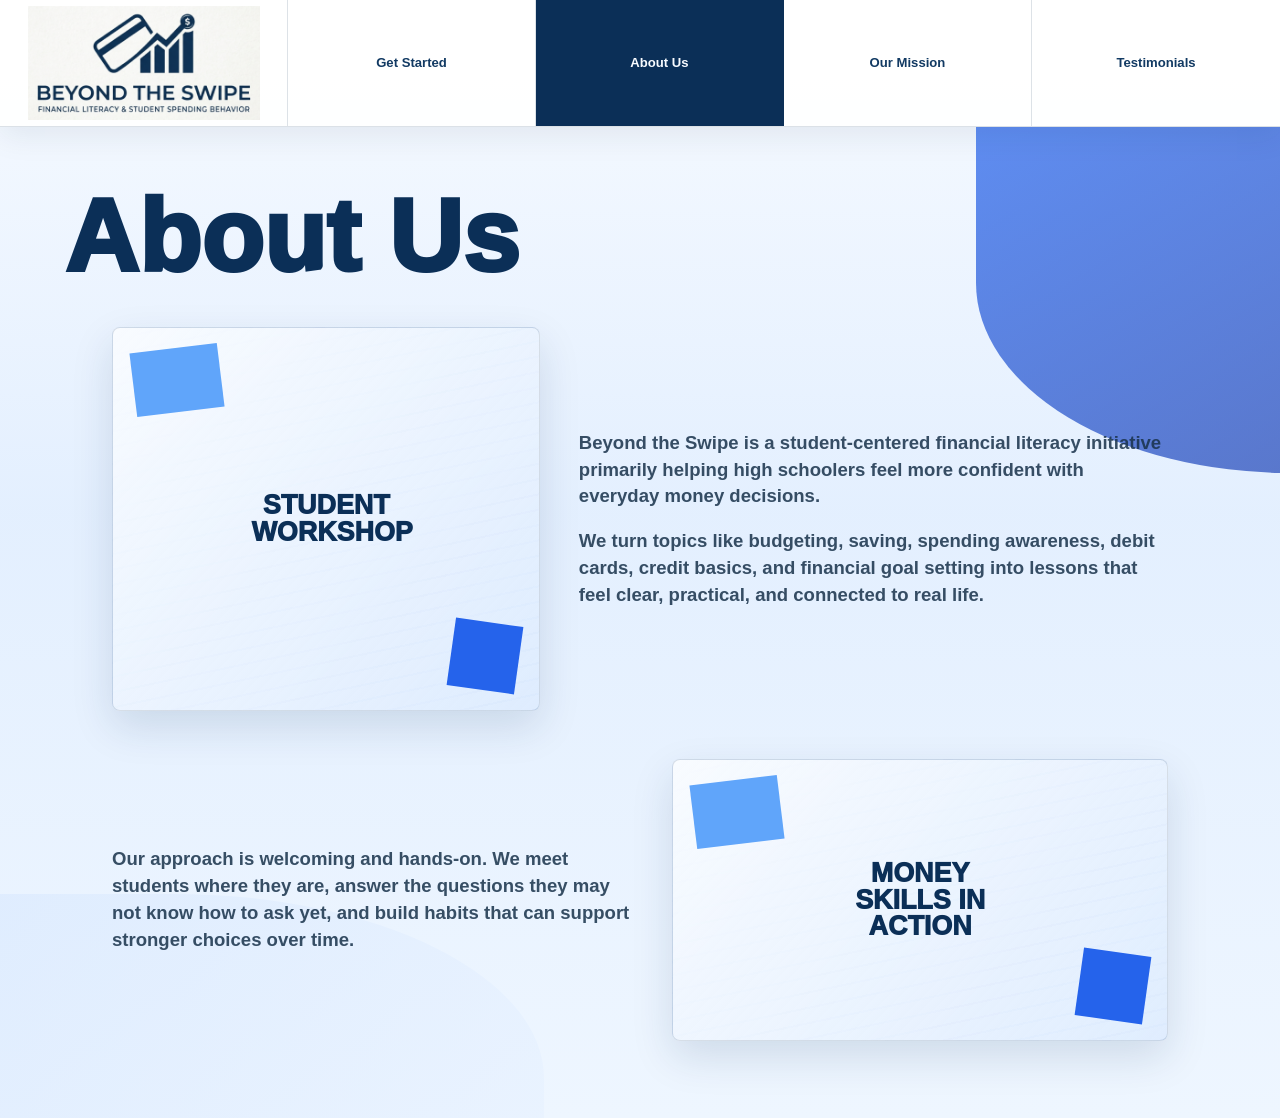
==== commit 48573ef6: "Use blue-only site palette" ====
--- a/about.html
+++ b/about.html
@@ -21,7 +21,7 @@
       content="Learn about Beyond the Swipe and how we make financial literacy approachable primarily for high schoolers."
     />
     <link rel="icon" href="images/logo.png" />
-    <link rel="stylesheet" href="styles.css?v=clean-high-school" />
+    <link rel="stylesheet" href="styles.css?v=blue-only" />
   </head>
   <body>
     <header class="site-header">
--- a/styles.css
+++ b/styles.css
@@ -1,17 +1,17 @@
 :root {
-  --background: #f6f9fc;
-  --foreground: #18324a;
-  --ink: #102a43;
-  --navy: #102a43;
-  --teal: #1f7a75;
+  --background: #eef6ff;
+  --foreground: #123a63;
+  --ink: #0b2f57;
+  --navy: #0b2f57;
+  --teal: #2563eb;
   --sky: #dbeafe;
-  --mint: #e6f6ef;
-  --paper: #ffffff;
-  --gold: #f3b23f;
-  --coral: #dd6b4f;
-  --plum: #5a638f;
-  --line: rgba(16, 42, 67, 0.13);
-  --shadow: rgba(16, 42, 67, 0.12);
+  --mint: #eaf3ff;
+  --paper: #f8fbff;
+  --gold: #60a5fa;
+  --coral: #1d4ed8;
+  --plum: #172554;
+  --line: rgba(11, 47, 87, 0.14);
+  --shadow: rgba(11, 47, 87, 0.13);
 }
 
 * {
@@ -30,7 +30,7 @@
 
 body {
   background:
-    linear-gradient(180deg, rgba(255, 255, 255, 0.78), rgba(230, 246, 239, 0.48) 46%, rgba(246, 249, 252, 0.96)),
+    linear-gradient(180deg, rgba(248, 251, 255, 0.9), rgba(219, 234, 254, 0.56) 46%, rgba(238, 246, 255, 0.96)),
     var(--background);
   color: var(--foreground);
   font-family: Arial, Helvetica, sans-serif;
@@ -121,7 +121,7 @@
 }
 
 .hero-section::before {
-  background: linear-gradient(140deg, rgba(219, 234, 254, 0.9), rgba(230, 246, 239, 0.78));
+  background: linear-gradient(140deg, rgba(219, 234, 254, 0.94), rgba(191, 219, 254, 0.78));
   border-left: 1px solid var(--line);
   border-radius: 58% 0 0 42% / 47% 0 0 53%;
   content: "";
@@ -188,11 +188,11 @@
 
 .visual-window {
   background:
-    linear-gradient(135deg, rgba(255, 255, 255, 0.96), rgba(230, 246, 239, 0.66)),
+    linear-gradient(135deg, rgba(248, 251, 255, 0.98), rgba(219, 234, 254, 0.7)),
     repeating-linear-gradient(
       -14deg,
-      rgba(31, 122, 117, 0.06) 0,
-      rgba(31, 122, 117, 0.06) 2px,
+      rgba(37, 99, 235, 0.07) 0,
+      rgba(37, 99, 235, 0.07) 2px,
       transparent 2px,
       transparent 14px
     );
@@ -345,7 +345,7 @@
 }
 
 .info-hero::after {
-  background: linear-gradient(150deg, rgba(31, 122, 117, 0.76), rgba(90, 99, 143, 0.68));
+  background: linear-gradient(150deg, rgba(37, 99, 235, 0.72), rgba(30, 64, 175, 0.7));
   border-radius: 0 0 0 70% / 0 0 0 55%;
   height: min(27vw, 22rem);
   right: -9rem;
@@ -419,11 +419,11 @@
 .info-image {
   align-items: center;
   background:
-    linear-gradient(135deg, rgba(255, 255, 255, 0.96), rgba(230, 246, 239, 0.68)),
+    linear-gradient(135deg, rgba(248, 251, 255, 0.98), rgba(219, 234, 254, 0.72)),
     repeating-linear-gradient(
       -12deg,
-      rgba(31, 122, 117, 0.06) 0,
-      rgba(31, 122, 117, 0.06) 2px,
+      rgba(37, 99, 235, 0.07) 0,
+      rgba(37, 99, 235, 0.07) 2px,
       transparent 2px,
       transparent 15px
     );
@@ -489,9 +489,9 @@
 .impact-section {
   align-items: center;
   background:
-    linear-gradient(112deg, rgba(31, 122, 117, 0.12), transparent 42%),
-    linear-gradient(284deg, rgba(243, 178, 63, 0.24), transparent 50%),
-    linear-gradient(180deg, rgba(255, 255, 255, 0.96), rgba(230, 246, 239, 0.82));
+    linear-gradient(112deg, rgba(37, 99, 235, 0.14), transparent 42%),
+    linear-gradient(284deg, rgba(96, 165, 250, 0.24), transparent 50%),
+    linear-gradient(180deg, rgba(248, 251, 255, 0.96), rgba(219, 234, 254, 0.86));
   border-bottom: 1px solid var(--line);
   border-top: 1px solid var(--line);
   display: grid;
@@ -533,7 +533,7 @@
 .quote-section::before {
   background:
     linear-gradient(90deg, rgba(219, 234, 254, 0.16), transparent),
-    linear-gradient(170deg, transparent 0 58%, rgba(243, 178, 63, 0.16) 58% 64%, transparent 64%);
+    linear-gradient(170deg, transparent 0 58%, rgba(96, 165, 250, 0.18) 58% 64%, transparent 64%);
   content: "";
   inset: 0;
   position: absolute;
@@ -604,7 +604,7 @@
 
 .founders-section {
   background:
-    linear-gradient(112deg, transparent 0 58%, rgba(31, 122, 117, 0.2) 58% 72%, transparent 72%),
+    linear-gradient(112deg, transparent 0 58%, rgba(37, 99, 235, 0.18) 58% 72%, transparent 72%),
     linear-gradient(180deg, var(--mint), #ffffff);
   border-bottom: 1px solid var(--line);
   display: grid;
@@ -629,11 +629,11 @@
   align-items: center;
   aspect-ratio: 1 / 0.85;
   background:
-    linear-gradient(135deg, rgba(255, 255, 255, 0.96), rgba(230, 246, 239, 0.62)),
+    linear-gradient(135deg, rgba(248, 251, 255, 0.98), rgba(219, 234, 254, 0.68)),
     repeating-linear-gradient(
       18deg,
-      rgba(31, 122, 117, 0.06) 0,
-      rgba(31, 122, 117, 0.06) 2px,
+      rgba(37, 99, 235, 0.07) 0,
+      rgba(37, 99, 235, 0.07) 2px,
       transparent 2px,
       transparent 13px
     );
@@ -693,8 +693,8 @@
 
 .advisor-hero {
   background:
-    linear-gradient(124deg, rgba(230, 246, 239, 0.7), transparent 58%),
-    linear-gradient(180deg, rgba(255, 255, 255, 0.84), rgba(246, 249, 252, 0.96));
+    linear-gradient(124deg, rgba(219, 234, 254, 0.78), transparent 58%),
+    linear-gradient(180deg, rgba(248, 251, 255, 0.9), rgba(238, 246, 255, 0.96));
   min-height: calc(100svh - 6.6rem);
   overflow: hidden;
   padding: clamp(2rem, 5vw, 4rem) clamp(1.25rem, 5vw, 4rem) clamp(3rem, 6vw, 5rem);
@@ -1154,7 +1154,7 @@
 
   .founders-section {
     background:
-      linear-gradient(128deg, transparent 0 62%, rgba(31, 122, 117, 0.18) 62% 76%, transparent 76%),
+      linear-gradient(128deg, transparent 0 62%, rgba(37, 99, 235, 0.16) 62% 76%, transparent 76%),
       linear-gradient(180deg, var(--mint), #ffffff);
   }
 
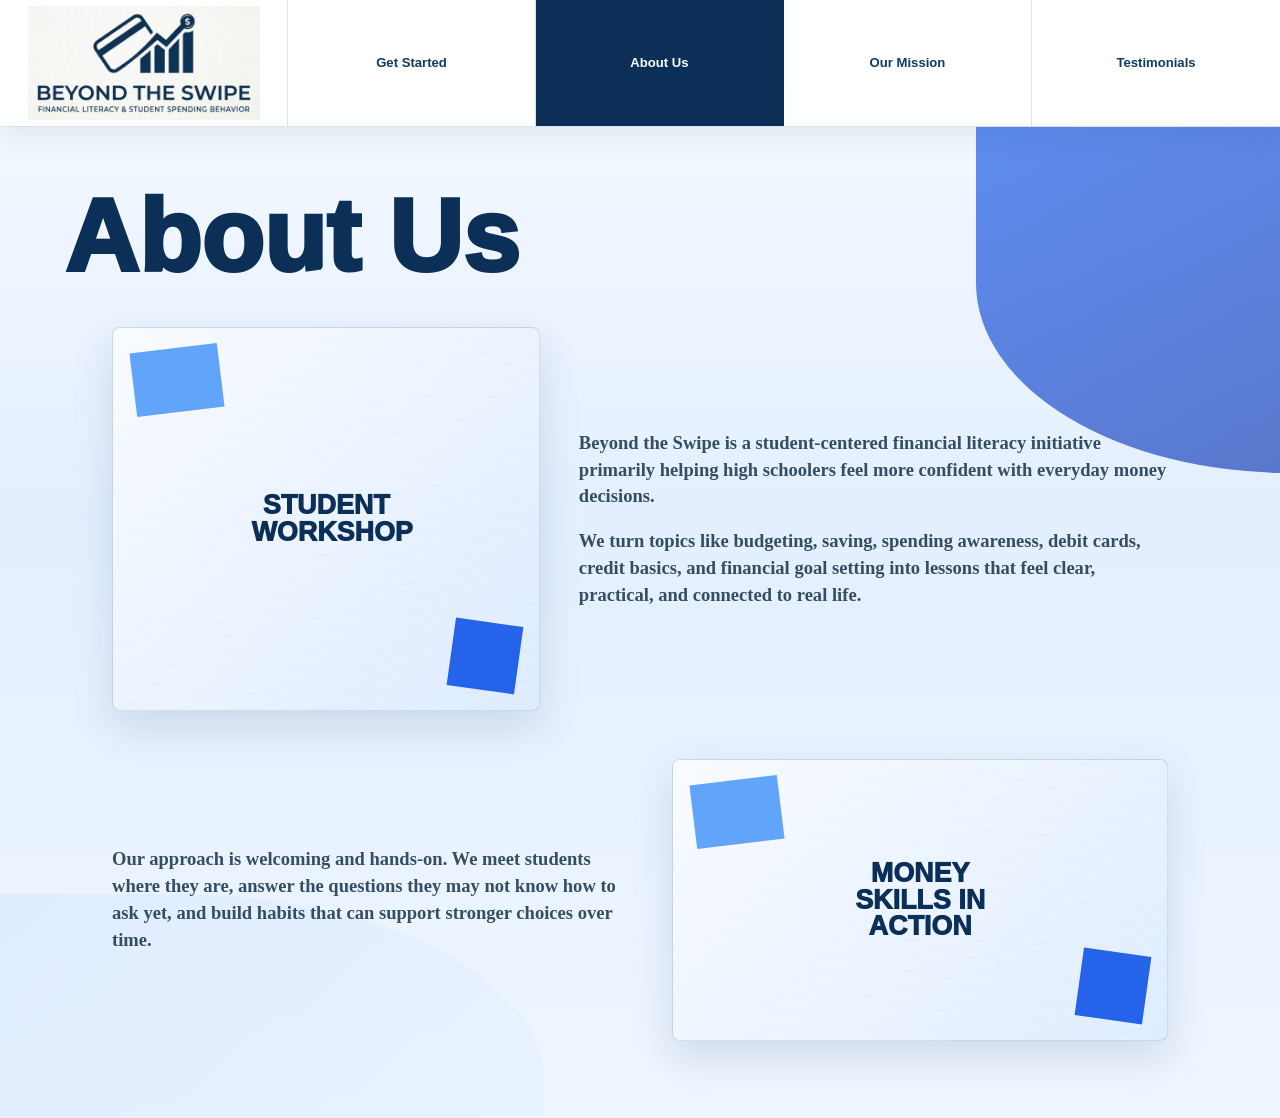
==== commit d6828701: "Update typography and testimonials page" ====
--- a/about.html
+++ b/about.html
@@ -21,7 +21,7 @@
       content="Learn about Beyond the Swipe and how we make financial literacy approachable primarily for high schoolers."
     />
     <link rel="icon" href="images/logo.png" />
-    <link rel="stylesheet" href="styles.css?v=blue-only" />
+    <link rel="stylesheet" href="styles.css?v=blue-fonts-testimonials" />
   </head>
   <body>
     <header class="site-header">
@@ -37,7 +37,7 @@
         <a href="get-started.html">Get Started</a>
         <a class="active" href="about.html" aria-current="page">About Us</a>
         <a href="mission.html">Our Mission</a>
-        <a href="index.html#testimonials">Testimonials</a>
+        <a href="testimonials.html">Testimonials</a>
       </nav>
     </header>
 
--- a/styles.css
+++ b/styles.css
@@ -12,6 +12,8 @@
   --plum: #172554;
   --line: rgba(11, 47, 87, 0.14);
   --shadow: rgba(11, 47, 87, 0.13);
+  --font-title: "Helvetica Neue", Helvetica, Arial, sans-serif;
+  --font-subtext: "Times New Roman", Times, serif;
 }
 
 * {
@@ -33,7 +35,7 @@
     linear-gradient(180deg, rgba(248, 251, 255, 0.9), rgba(219, 234, 254, 0.56) 46%, rgba(238, 246, 255, 0.96)),
     var(--background);
   color: var(--foreground);
-  font-family: Arial, Helvetica, sans-serif;
+  font-family: var(--font-subtext);
   margin: 0;
   overflow-x: hidden;
 }
@@ -363,6 +365,30 @@
   border-radius: 0 0 72% 0 / 0 0 52% 0;
   left: -10rem;
   right: auto;
+}
+
+.testimonials-page {
+  min-height: calc(100svh - 6.6rem);
+  overflow: hidden;
+}
+
+.testimonials-page .info-hero {
+  min-height: auto;
+  padding-bottom: clamp(2.25rem, 5vw, 4rem);
+}
+
+.testimonials-page .info-hero::before {
+  height: min(24vw, 18rem);
+}
+
+.testimonials-page .info-hero::after {
+  height: min(20vw, 16rem);
+}
+
+.testimonials-intro {
+  max-width: 48rem;
+  position: relative;
+  z-index: 1;
 }
 
 .info-hero h1 {
@@ -1033,6 +1059,51 @@
   content: "M";
 }
 
+.main-nav a,
+.hero-copy h1,
+.visual-window span,
+.visual-window strong,
+.cta-button,
+.outline-button,
+.info-hero h1,
+.info-image span,
+.impact-number,
+.quote-mark,
+.quote-section cite span,
+.founder-role,
+.founder-copy h2,
+.portrait span,
+.advisor-kicker,
+.advisor-intro h1,
+.advisor-progress-row,
+.question-panel h2,
+.feedback-panel h2,
+.choice-button,
+.secondary-button,
+.answer-list li::before,
+.answer-list strong,
+.site-footer a,
+.site-footer a::before {
+  font-family: var(--font-title);
+}
+
+.hero-intro,
+.info-copy p,
+.impact-section p,
+.quote-section p,
+.quote-section cite,
+.founder-copy p:last-child,
+.advisor-intro > p:not(.advisor-kicker),
+.question-helper,
+.feedback-summary,
+.feedback-note,
+.empty-state,
+.text-answer,
+.answer-list span,
+.feedback-list li {
+  font-family: var(--font-subtext);
+}
+
 @media (max-width: 900px) {
   .site-header {
     grid-template-columns: 1fr;
